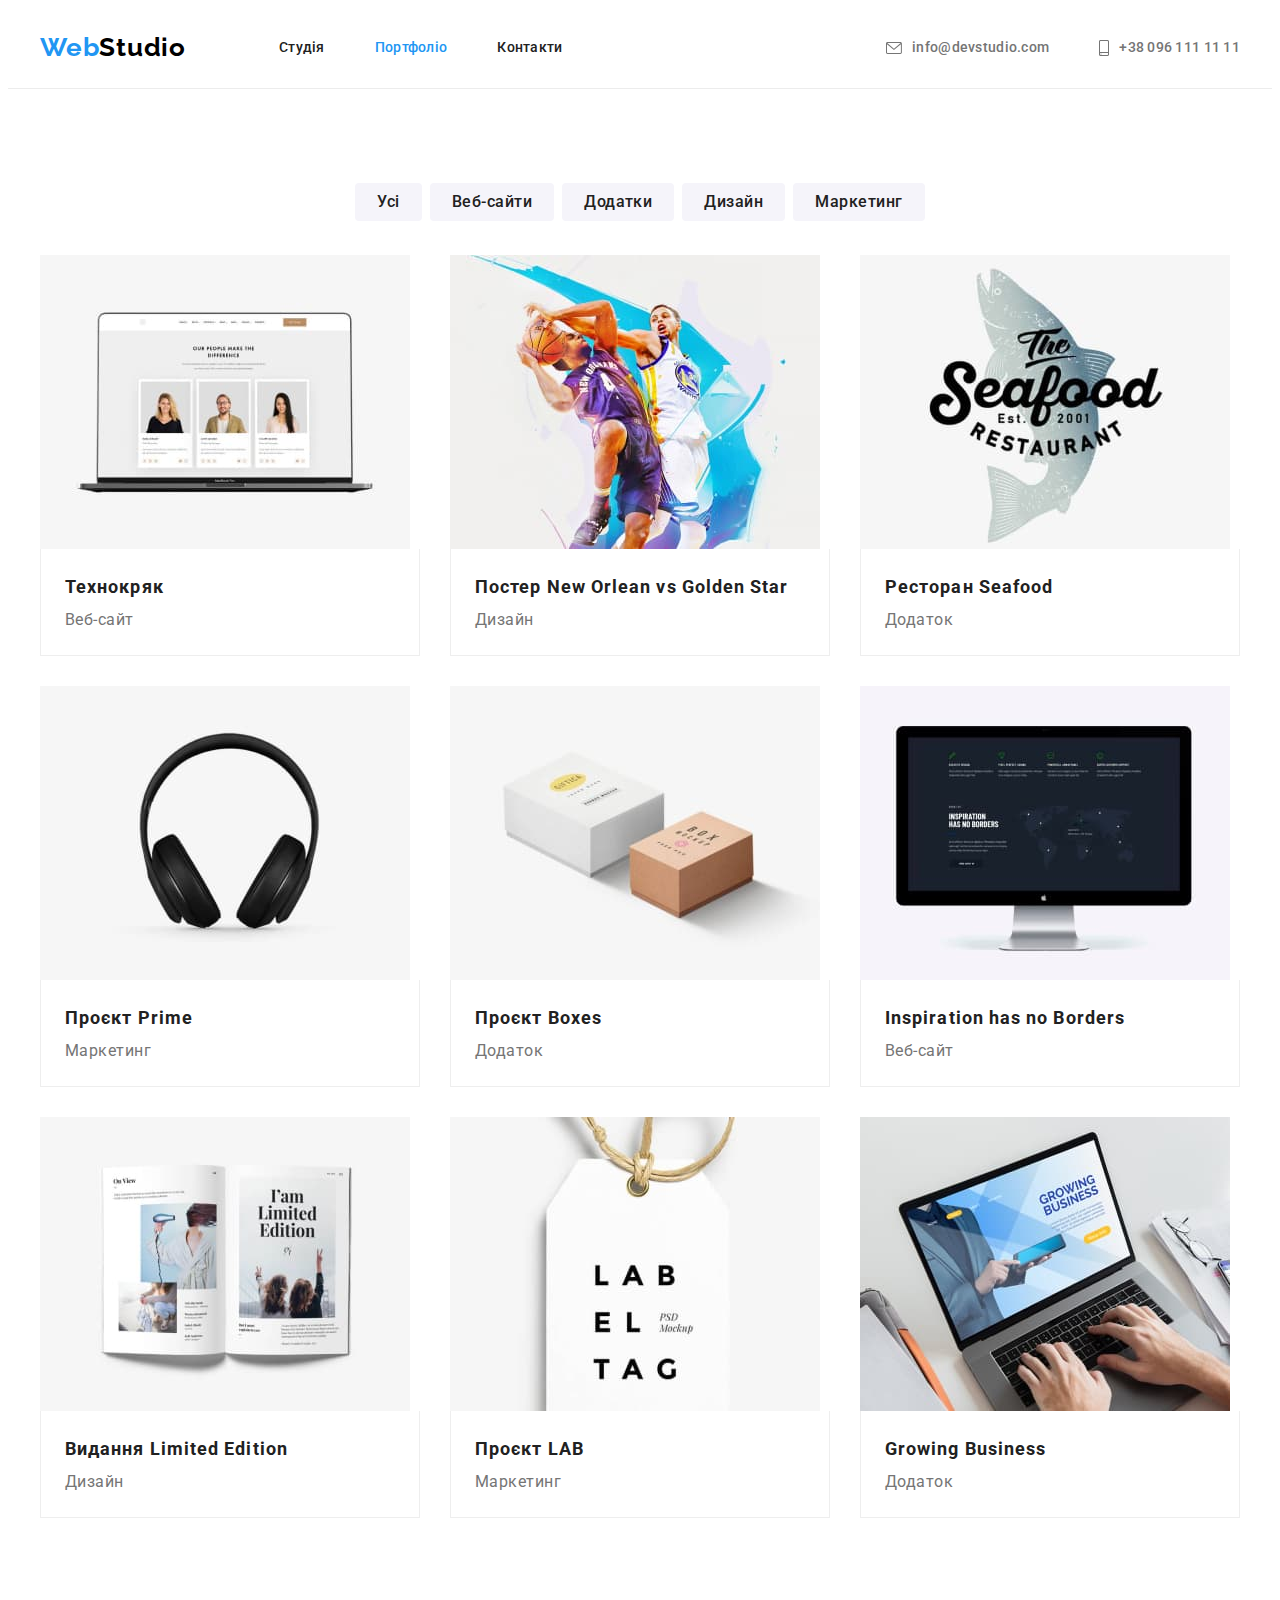
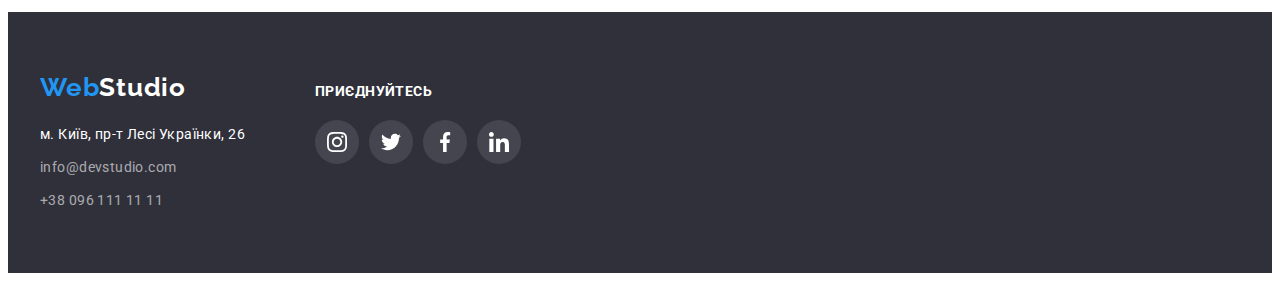
==== portfolio.html @ 49b903f5 "copy files task4" ====
<!DOCTYPE html>
<html lang="uk">

<head>
    <meta charset="UTF-8" />
    <meta http-equiv="X-UA-Compatible" content="IE=edge" />
    <meta name="viewport" content="width=device-width, initial-scale=1.0" />
    <title>Портфоліо</title>
    <link rel="preconnect" href="https://fonts.googleapis.com" />
    <link rel="preconnect" href="https://fonts.gstatic.com" crossorigin />
    <link
        href="https://fonts.googleapis.com/css2?family=Raleway:wght@700&family=Roboto:wght@400;500;700;900&display=swap"
        rel="stylesheet" />
    <link rel="stylesheet" href="https://cdnjs.cloudflare.com/ajax/libs/modern-normalize/1.1.0/modern-normalize.min.css"
        integrity="sha512-wpPYUAdjBVSE4KJnH1VR1HeZfpl1ub8YT/NKx4PuQ5NmX2tKuGu6U/JRp5y+Y8XG2tV+wKQpNHVUX03MfMFn9Q=="
        crossorigin="anonymous" referrerpolicy="no-referrer" />
    <link rel="stylesheet" href="./css/styles.css" />
</head>

<body>
    <!--HEADER-->
    <header class="header">
        <div class="container header-container">
            <nav class="header-nav">
                <a class="header-logo" href="/"><span class="logo-blue">Web</span>Studio</a>
                <ul class="header-list">
                    <li><a class="header-link" href="./index.html">Студія</a></li>
                    <li><a class="header-link current" href="">Портфоліо</a></li>
                    <li><a class="header-link" href="">Контакти</a></li>
                </ul>
            </nav>
            <ul class="header-address-list">
                <li class="header-address-item">
                    <a class="header-mail" href="mailto:info@devstudio.com">
                        <svg class="contact-icon" width="16" height="12">
                            <use href="./images/icons.svg#icon-mail"></use>
                        </svg>info@devstudio.com</a>
                </li>
                <li class="header-address-item">
                    <a class="header-tel" href="tel:+380961111111">
                        <svg class="contact-icon" width="10" height="16">
                            <use href="./images/icons.svg#icon-smartphone"></use>
                        </svg>+38 096 111 11 11</a>
                </li>
            </ul>
        </div>
    </header>

    <main>
        <!--PORTFOLIO-->
        <section class="projects">
            <div class="container projects-container">
                <h1 class="projects-title">Портфоліо</h1>
                <ul class="filter-list">
                    <li class="filter-item">
                        <button class="filter-btn" type="button">Усі</button>
                    </li>
                    <li class="filter-item">
                        <button class="filter-btn" type="button">Веб-сайти</button>
                    </li>
                    <li class="filter-item">
                        <button class="filter-btn" type="button">Додатки</button>
                    </li>
                    <li class="filter-item">
                        <button class="filter-btn" type="button">Дизайн</button>
                    </li>
                    <li class="filter-item">
                        <button class="filter-btn" type="button">Маркетинг</button>
                    </li>
                </ul>
                <ul class="projects-list">
                    <li class="projects-item">
                        <a class="project-link" href="#">
                            <img src="./images/img1.jpg" alt="Відображення відкритої вкладки браузеру з сайтом"
                                width="370" />
                            <div class="projects-wrap">
                                <h3 class="projects-subtitle">Технокряк</h3>
                                <p class="projects-text">Веб-сайт</p>
                            </div>
                        </a>
                    </li>
                    <li class="projects-item">
                        <a class="project-link" href="#">
                            <img src="./images/img2.jpg" alt="Два баскетболіста в стрибку борються за мяч"
                                width="370" />
                            <div class="projects-wrap">
                                <h3 class="projects-subtitle">
                                    Постер New Orlean vs Golden Star
                                </h3>
                                <p class="projects-text">Дизайн</p>
                            </div>
                        </a>
                    </li>
                    <li class="projects-item">
                        <a class="project-link" href="#">
                            <img src="./images/img3.jpg"
                                alt="Логотип ресторану з морською кухнею, на ньому є риба у вертикальному положенні і дизайнерським шрифтом написана назва ресторану"
                                width="370" />
                            <div class="projects-wrap">
                                <h3 class="projects-subtitle">Ресторан Seafood</h3>
                                <p class="projects-text">Додаток</p>
                            </div>
                        </a>
                    </li>
                    <li class="projects-item">
                        <a class="project-link" href="#">
                            <img src="./images/img4.jpg" alt="Великі чорні аудіонавушники" width="370" />
                            <div class="projects-wrap">
                                <h3 class="projects-subtitle">Проєкт Prime</h3>
                                <p class="projects-text">Маркетинг</p>
                            </div>
                        </a>
                    </li>
                    <li class="projects-item">
                        <a class="project-link" href="#">
                            <img src="./images/img5.jpg" alt="2 коробки: одна біла, друга коричнева" width="370" />
                            <div class="projects-wrap">
                                <h3 class="projects-subtitle">Проєкт Boxes</h3>
                                <p class="projects-text">Додаток</p>
                            </div>
                        </a>
                    </li>
                    <li class="projects-item">
                        <a class="project-link" href="#">
                            <img src="./images/img6.jpg" alt="Монітор, на якому відкрито вкладку сайту" width="370" />
                            <div class="projects-wrap">
                                <h3 class="projects-subtitle">Inspiration has no Borders</h3>
                                <p class="projects-text">Веб-сайт</p>
                            </div>
                        </a>
                    </li>
                    <li class="projects-item">
                        <a class="project-link" href="#">
                            <img src="./images/img7.jpg"
                                alt="Розворот журналу: на одній сторінці дівчина з феном, на другій дві дівчини стоять спиною, з довгим волоссям"
                                width="370" />
                            <div class="projects-wrap">
                                <h3 class="projects-subtitle">Видання Limited Edition</h3>
                                <p class="projects-text">Дизайн</p>
                            </div>
                        </a>
                    </li>
                    <li class="projects-item">
                        <a class="project-link" href="#">
                            <img src="./images/img8.jpg" alt="Бірка біла з символікою Label Tag" width="370" />
                            <div class="projects-wrap">
                                <h3 class="projects-subtitle">Проєкт LAB</h3>
                                <p class="projects-text">Маркетинг</p>
                            </div>
                        </a>
                    </li>
                    <li class="projects-item">
                        <a class="project-link" href="#">
                            <img src="./images/img9.jpg"
                                alt="Людина руками набирає текст на клавіатурі ноутбука, на моніторі зображення як встановити додаток"
                                width="370" />
                            <div class="projects-wrap">
                                <h3 class="projects-subtitle">Growing Business</h3>
                                <p class="projects-text">Додаток</p>
                            </div>
                        </a>
                    </li>
                </ul>
            </div>
        </section>
    </main>
    <!--FOOTER-->
    <footer class="footer">
        <div class="container footer-container">
            <div class="footer-contacts">
                <a class="footer-logo" href="/"><span class="logo-blue">Web</span>Studio
                </a>
                <address class="footer-address">
                    <ul class="footer-list">
                        <li class="footer-item">
                            <a class="footer-place" href="https://goo.gl/maps/CNrvogU5NZiAzgcG7" target="_blank"
                                rel="noopener noreferrer">м. Київ, пр-т Лесі Українки, 26</a>
                        </li>
                        <li class="footer-item">
                            <a class="footer-mail" href="mailto:info@devstudio.com">info@devstudio.com</a>
                        </li>
                        <li class="footer-item">
                            <a class="footer-tel" href="tel:+380961111111">+38 096 111 11 11</a>
                        </li>
                    </ul>
                </address>
            </div>
            <div class="footer-soc-links">
                <h3 class="footer-subtitle">Приєднуйтесь</h3>
                <ul class="footer-soc-list">
                    <li class="footer-soc-item">
                        <a class="footer-soc-link" href="#" target="_blank" rel="noopener noreferrer nofollow">
                            <svg class="footer-soc-icon" width="20" height="20">
                                <use href="./images/icons.svg#icon-instagram"></use>
                            </svg>
                        </a>
                    </li>
                    <li class="footer-soc-item">
                        <a class="footer-soc-link" href="#" target="_blank" rel="noopener noreferrer nofollow">
                            <svg class="footer-soc-icon" width="20" height="20">
                                <use href="./images/icons.svg#icon-twitter"></use>
                            </svg>
                        </a>
                    </li>
                    <li class="footer-soc-item">
                        <a class="footer-soc-link" href="#" target="_blank" rel="noopener noreferrer nofollow">
                            <svg class="footer-soc-icon" width="20" height="20">
                                <use href="./images/icons.svg#icon-facebook"></use>
                            </svg>
                        </a>
                    </li>
                    <li class="footer-soc-item">
                        <a class="footer-soc-link" href="#" target="_blank" rel="noopener noreferrer nofollow">
                            <svg class="footer-soc-icon" width="20" height="20">
                                <use href="./images/icons.svg#icon-linkedin"></use>
                            </svg>
                        </a>
                    </li>
                </ul>
            </div>
        </div>
    </footer>
</body>

</html>
---- css/styles.css ----
:root {
  --primary-text-color: #757575;
  --title-text-color: #212121;
  --accent-text-color-first: #2196f3;
  --accent-text-color-second: #ffffff;
  --designe-color: #afb1b8;
  --font-ral: "Raleway", sans-serif;
}

body {
  color: var(--primary-text-color);
  font-family: "Roboto", sans-serif;
  background-color: var(--accent-text-color-second);
}

h1,
h2,
h3,
h4,
h5,
h6,
p {
  margin: 0;
}

img {
  display: block;
}

.container {
  width: 1200px;
  padding: 0 15px;
  margin: 0 auto;
}

/* --------------HEADER-------------------- */

.header {
  border-bottom: 1px solid #ececec;
}

.header-container,
.header-nav,
.header-list,
.header-address-list,
.header-mail,
.header-tel {
  display: flex;
}

.header-container {
  align-items: center;
  justify-content: space-between;
}

.header-list,
.header-address-list,
.features-list,
.photo-list,
.team-list,
.team-soc-list,
.projects-list,
.clients-list,
.footer-list,
.footer-soc-list,
.filter-list {
  list-style: none;
  margin: 0;
  padding: 0;
}

.header-list,
.header-address-list {
  gap: 50px;
}

.header-mail,
.header-tel {
  align-items: center;
}

.header-link {
  display: block;
}

.header-link,
.header-mail,
.header-tel {
  padding-top: 32px;
  padding-bottom: 32px;
}

.header-logo,
.footer-logo {
  font-family: var(--font-ral);
  font-weight: 700;
  font-size: 26px;
  line-height: 1.19;
  letter-spacing: 0.03em;
}

.header-logo {
  padding: 24px 0;
  margin-right: 93px;
  color: #000000;
}

.logo-blue {
  color: var(--accent-text-color-first);
}

.header-link {
  color: var(--title-text-color);
}

.current {
  color: var(--accent-text-color-first);
}

.header-link,
.header-mail,
.header-tel {
  font-weight: 500;
  font-size: 14px;
  line-height: 1.14;
  letter-spacing: 0.02em;
}

.header-link,
.header-logo,
.header-mail,
.header-tel,
.footer-logo,
.footer-place,
.footer-mail,
.footer-tel,
.project-link,
.team-soc-link,
.footer-soc-link {
  text-decoration: none;
}

.contact-icon {
  fill: currentColor;
  margin-right: 10px;
}

.header-link:hover,
.header-link:focus,
.header-mail:hover,
.header-mail:focus,
.header-tel:hover,
.header-tel:focus,
.footer-place:hover,
.footer-place:focus,
.footer-mail:hover,
.footer-mail:focus,
.footer-tel:hover,
.footer-tel:focus {
  color: var(--accent-text-color-first);
}

.header-mail,
.header-tel {
  color: var(--primary-text-color);
}

/* --------------HERO-------------------- */

.hero {
  max-width: 1600px;
  height: 600px;
  padding: 200px 0;
  margin: 0 auto;
  background-color: #2f303a;
  justify-content: center;

  background-image: linear-gradient(
      rgba(47, 48, 58, 0.4),
      rgba(47, 48, 58, 0.4)
    ),
    url(../images/hero-bg.jpg);
  background-repeat: no-repeat;
  background-position: center;
}

.hero-title {
  margin: 0 auto;
  margin-bottom: 30px;
  width: 696px;

  font-weight: 900;
  font-size: 44px;
  line-height: 1.36;
  text-align: center;
  letter-spacing: 0.06em;
  text-transform: uppercase;
  color: var(--accent-text-color-second);
}

.hero-btn {
  display: flex;
  justify-content: center;
  margin: 0 auto;
  padding: 10px 32px;

  font-family: inherit;
  font-weight: 700;
  font-size: 16px;
  line-height: 1.88;
  letter-spacing: 0.06em;
  color: var(--accent-text-color-second);
  background: var(--accent-text-color-first);
  box-shadow: 0px 4px 4px rgba(0, 0, 0, 0.15);
  border-radius: 4px;
  border: none;
  cursor: pointer;
}

.hero-btn:hover,
.hero-btn:focus {
  background-color: #188ce8;
}

/* --------------FEATURES-------------------- */

.features,
.team,
.projects,
.clients {
  padding: 94px 0;
}

.features-list,
.photo-list,
.projects-list,
.team-list {
  display: flex;
  flex-wrap: wrap;
  gap: 30px;
  margin: 0 auto;
}

.features-item,
.team-item {
  flex-basis: calc((100% - 90px) / 4);
}

.features-wrap {
  background-color: #f5f4fa;
  margin-bottom: 30px;
  padding: 25px 100px;
  border-radius: 4px;
}

.features-icon {
  width: 70px;
  height: 70px;
}

.feature-title,
.projects-title {
  position: absolute;
  white-space: nowrap;
  width: 1px;
  height: 1px;
  overflow: hidden;
  border: 0;
  padding: 0;
  clip: rect(0 0 0 0);
  clip-path: inset(50%);
  margin: -1px;
}

.features-subtitle {
  margin-bottom: 10px;

  font-size: 14px;
  line-height: 1.14;
  letter-spacing: 0.03em;
  text-transform: uppercase;
  color: var(--title-text-color);
}

.features-text {
  font-size: 14px;
  line-height: 1.71;
  letter-spacing: 0.03em;
}

/* --------------GALLERY-------------------- */

.photo {
  padding-bottom: 94px;
}

.photo-title,
.team-title,
.clients-title {
  margin-bottom: 50px;
  font-size: 36px;
  line-height: 1.16;
  text-align: center;
  letter-spacing: 0.03em;
  color: var(--title-text-color);
}

.photo-item {
  flex-basis: calc((100% - 60px) / 3);
}

/* --------------TEAM-------------------- */

.team {
  background: #f5f4fa;
}

.team-item {
  flex-basis: calc((100% - 90px) / 4);
}

.team-subtitle,
.team-text {
  margin-bottom: 16px;
  line-height: 1.18;
  letter-spacing: 0.03em;
  text-align: center;
}

.team-subtitle {
  margin-bottom: 10px;
}

.team-wrap {
  padding-top: 30px;
  padding-bottom: 30px;
  background-color: var(--accent-text-color-second);
  box-shadow: 0px 1px 3px rgba(0, 0, 0, 0.12), 0px 1px 1px rgba(0, 0, 0, 0.14),
    0px 2px 1px rgba(0, 0, 0, 0.2);
  border-radius: 0px 0px 4px 4px;
}

.team-subtitle {
  font-weight: 500;
  font-size: 16px;
  color: var(--title-text-color);
}

.team-soc-list {
  display: flex;
  justify-content: center;
  gap: 10px;
}

.team-soc-item {
  width: 44px;
  height: 44px;
}

.team-soc-link {
  display: flex;
  align-items: center;
  justify-content: center;
  width: 100%;
  height: 100%;
  background-color: var(--accent-text-color-second);
  border-radius: 50%;
  color: var(--designe-color);
}

.team-soc-icon {
  fill: currentColor;
}

.team-soc-link:hover,
.team-soc-link:focus {
  background-color: var(--accent-text-color-first);
  color: var(--accent-text-color-second);
}

/* --------------CLIENTS-------------------- */

.clients-list {
  display: flex;
  gap: 30px;
}

.clients-item {
  flex-basis: calc((100% - 150px) / 6);
}

.clients-link {
  display: flex;
  border: 1px solid var(--designe-color);
  border-radius: 4px;
  padding: 16px 32px;
  color: var(--designe-color);
}

.clients-icon {
  fill: currentColor;
}

.clients-link:hover,
.clients-link:focus {
  color: var(--accent-text-color-first);
  border: 1px solid var(--accent-text-color-first);
}

/* --------------FOOTER-------------------- */

.footer {
  padding: 60px 0;
  background: #2f303a;
}

.footer-container {
  display: flex;
  align-items: baseline;
}

.footer-contacts {
  margin-right: 70px;
}

.footer-list {
  display: block;
}

.footer-item:not(:last-child) {
  margin-bottom: 9px;
}

.footer-logo {
  display: flex;
  margin-bottom: 20px;

  color: var(--accent-text-color-second);
}

.footer-address {
  font-style: normal;
  font-weight: 400;
  font-size: 14px;
  line-height: 1.71;
  letter-spacing: 0.03em;
}

.footer-place {
  display: inline-block;
  color: var(--accent-text-color-second);
}

.footer-mail {
  display: inline-block;
}

.footer-mail,
.footer-tel {
  color: rgba(255, 255, 255, 0.6);
}

.footer-subtitle {
  margin-bottom: 20px;
  font-size: 14px;
  line-height: 1.14;
  letter-spacing: 0.03em;
  text-transform: uppercase;
  color: var(--accent-text-color-second);
}

.footer-soc-list {
  display: flex;
  gap: 10px;
}

.footer-soc-item {
  width: 44px;
  height: 44px;
}

.footer-soc-link {
  display: flex;
  width: 100%;
  height: 100%;
  background-color: rgba(255, 255, 255, 0.1);
  border-radius: 50%;
  justify-content: center;
  align-items: center;
  color: var(--accent-text-color-second);
}

.footer-soc-icon {
  fill: currentColor;
}

.footer-soc-link:hover,
.footer-soc-link:focus {
  background-color: var(--accent-text-color-first);
}

/* --------------PORTFOLIO-------------------- */

.filter-list {
  display: flex;
  margin-bottom: 34px;
  justify-content: center;
  gap: 8px;
}

.filter-btn {
  margin: 0 auto;
  padding: 6px 22px;

  font-family: inherit;
  font-weight: 500;
  font-size: 16px;
  line-height: 1.62;
  letter-spacing: 0.03em;
  text-align: center;
  color: var(--title-text-color);

  background: #f5f4fa;
  border-radius: 4px;
  border: none;
  cursor: pointer;
}

.filter-btn:hover,
.filter-btn:focus {
  color: var(--accent-text-color-second);
  background-color: var(--accent-text-color-first);
  box-shadow: 0px 3px 1px rgba(0, 0, 0, 0.1), 0px 1px 2px rgba(0, 0, 0, 0.08),
    0px 2px 2px rgba(0, 0, 0, 0.12);
}

/* --------------PROJECTS-------------------- */

.projects-item {
  width: calc((100% - 60px) / 3);
}

.projects-wrap {
  padding: 20px 24px;
  background-color: var(--accent-text-color-second);
  border-right: 1px solid #eeeeee;
  border-bottom: 1px solid #eeeeee;
  border-left: 1px solid #eeeeee;
}

.projects-item:hover,
.projects-item:focus {
  box-shadow: 0px 4px 4px rgba(0, 0, 0, 0.25);
}

.projects-subtitle {
  font-size: 18px;
  line-height: 2;
  letter-spacing: 0.06em;
  color: var(--title-text-color);
}

.projects-text {
  line-height: 1.88;
  letter-spacing: 0.03em;
  color: var(--primary-text-color);
}
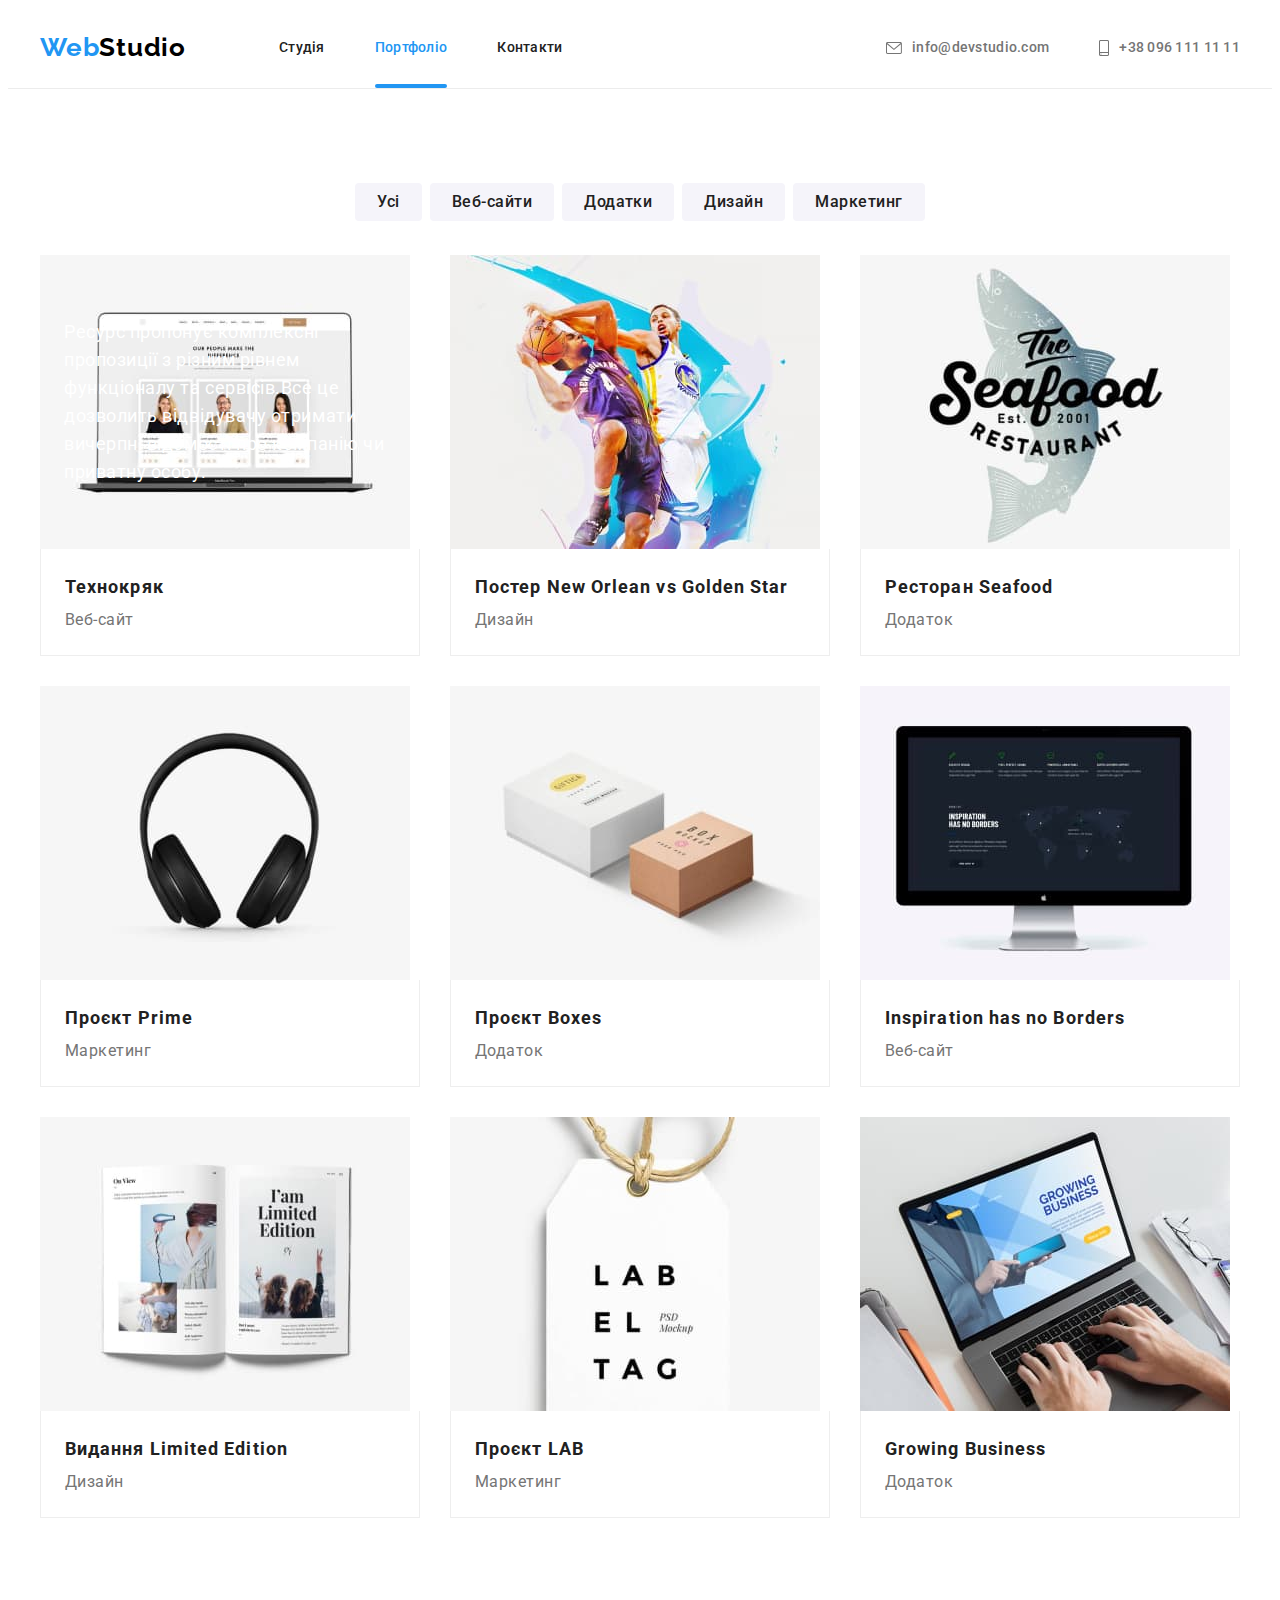
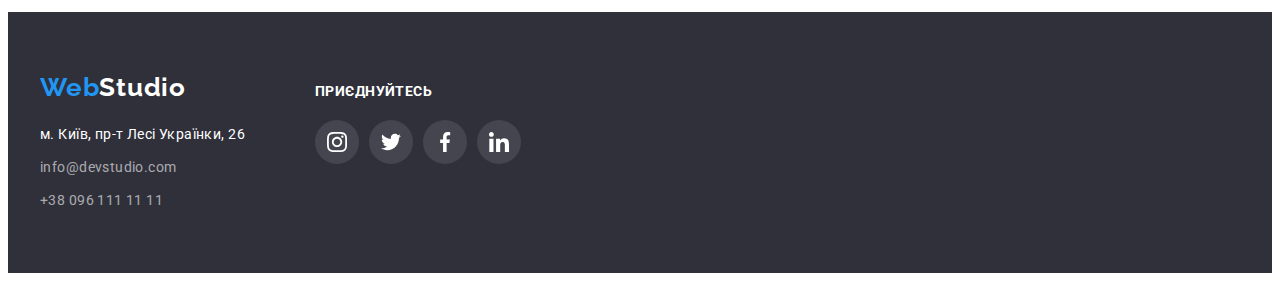
==== commit 1edd3d36: "add styles c3 c4 c5" ====
--- a/portfolio.html
+++ b/portfolio.html
@@ -73,6 +73,12 @@
                         <a class="project-link" href="#">
                             <img src="./images/img1.jpg" alt="Відображення відкритої вкладки браузеру з сайтом"
                                 width="370" />
+                            <p class="projects-discript">
+                                Ресурс пропонує комплексні пропозиції з різним рівнем
+                                функціоналу та сервісів.Все це дозволить відвідувачу отримати
+                                вичерпні відомості про компанію чи приватну особу.
+                            </p>
+
                             <div class="projects-wrap">
                                 <h3 class="projects-subtitle">Технокряк</h3>
                                 <p class="projects-text">Веб-сайт</p>
--- a/css/styles.css
+++ b/css/styles.css
@@ -5,6 +5,8 @@
   --accent-text-color-second: #ffffff;
   --designe-color: #afb1b8;
   --font-ral: "Raleway", sans-serif;
+  --time: 250ms;
+  --cubic: cubic-bezier(0.4, 0, 0.2, 1);
 }
 
 body {
@@ -110,11 +112,23 @@
 }
 
 .header-link {
+  position: relative;
   color: var(--title-text-color);
 }
 
 .current {
   color: var(--accent-text-color-first);
+}
+
+.current::after {
+  position: absolute;
+  bottom: 0;
+  content: "";
+  display: block;
+  width: 100%;
+  height: 4px;
+  background-color: var(--accent-text-color-first);
+  border-radius: 2px;
 }
 
 .header-link,
@@ -136,7 +150,8 @@
 .footer-tel,
 .project-link,
 .team-soc-link,
-.footer-soc-link {
+.footer-soc-link,
+.projects-discript {
   text-decoration: none;
 }
 
@@ -272,13 +287,16 @@
   margin: -1px;
 }
 
+.features-subtitle,
+.photo-subtitle {
+  font-size: 14px;
+  line-height: 1.14;
+  letter-spacing: 0.03em;
+  text-transform: uppercase;
+}
+
 .features-subtitle {
   margin-bottom: 10px;
-
-  font-size: 14px;
-  line-height: 1.14;
-  letter-spacing: 0.03em;
-  text-transform: uppercase;
   color: var(--title-text-color);
 }
 
@@ -307,8 +325,19 @@
 
 .photo-item {
   flex-basis: calc((100% - 60px) / 3);
-}
-
+  position: relative;
+}
+
+.photo-subtitle {
+  position: absolute;
+  bottom: 0;
+  width: 370px;
+  padding: 27px 0;
+  margin: 0 auto;
+  text-align: center;
+  background-color: rgba(47, 48, 58, 0.8);
+  color: var(--accent-text-color-second);
+}
 /* --------------TEAM-------------------- */
 
 .team {
@@ -537,7 +566,17 @@
 /* --------------PROJECTS-------------------- */
 
 .projects-item {
+  position: relative;
   width: calc((100% - 60px) / 3);
+}
+
+.projects-item::before {
+  position: absolute;
+  content: "";
+  width: 370px;
+  height: 294px;
+  background-color: rgba(33, 150, 243, 0.9);
+  opacity: 0;
 }
 
 .projects-wrap {
@@ -551,6 +590,22 @@
 .projects-item:hover,
 .projects-item:focus {
   box-shadow: 0px 4px 4px rgba(0, 0, 0, 0.25);
+  /* opacity: 1; */
+}
+
+.projects-item:hover::before,
+.projects-item:focus::before {
+  opacity: 1;
+}
+
+.projects-discript {
+position: absolute;
+top:0;
+padding: 63px 24px;
+font-size: 18px;
+  line-height: 1.56;
+    letter-spacing: 0.03em;
+  color: var(--accent-text-color-second);
 }
 
 .projects-subtitle {
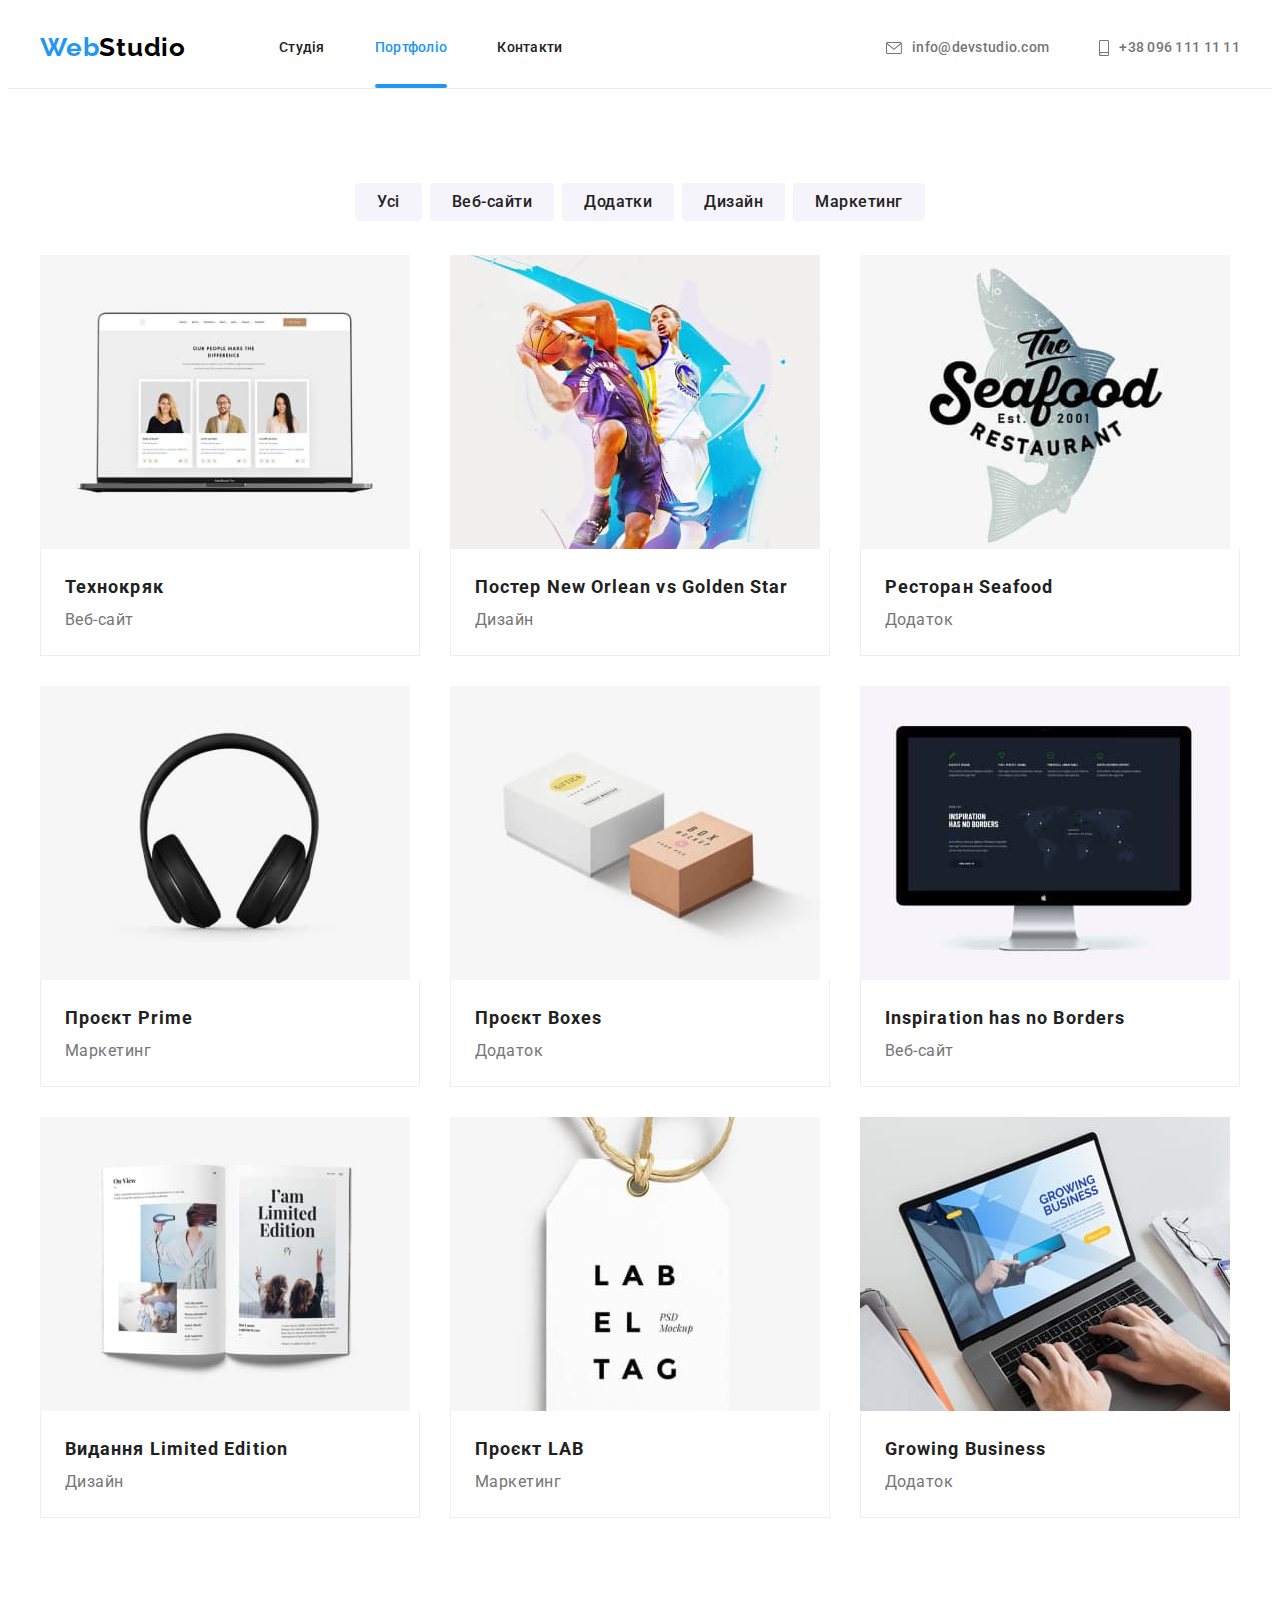
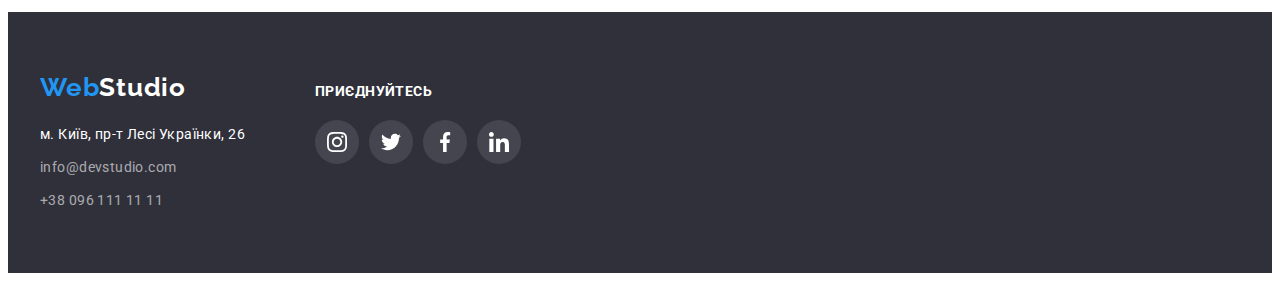
==== commit 37b891de: "add styles" ====
--- a/portfolio.html
+++ b/portfolio.html
@@ -73,12 +73,13 @@
                         <a class="project-link" href="#">
                             <img src="./images/img1.jpg" alt="Відображення відкритої вкладки браузеру з сайтом"
                                 width="370" />
-                            <p class="projects-discript">
-                                Ресурс пропонує комплексні пропозиції з різним рівнем
-                                функціоналу та сервісів.Все це дозволить відвідувачу отримати
-                                вичерпні відомості про компанію чи приватну особу.
-                            </p>
-
+                            <div class="projects-overlay">
+                                <p class="projects-discript">
+                                    Ресурс пропонує комплексні пропозиції з різним рівнем
+                                    функціоналу та сервісів.Все це дозволить відвідувачу отримати
+                                    вичерпні відомості про компанію чи приватну особу.
+                                </p>
+                            </div>
                             <div class="projects-wrap">
                                 <h3 class="projects-subtitle">Технокряк</h3>
                                 <p class="projects-text">Веб-сайт</p>
--- a/css/styles.css
+++ b/css/styles.css
@@ -567,16 +567,45 @@
 
 .projects-item {
   position: relative;
+  /* overflow: hidden; */
   width: calc((100% - 60px) / 3);
 }
 
-.projects-item::before {
+/* .project-link {
+overflow: hidden;
+} */
+
+.projects-overlay {
   position: absolute;
-  content: "";
   width: 370px;
   height: 294px;
   background-color: rgba(33, 150, 243, 0.9);
+  transform: translateY(-100%);
+  transition: transform var(--time) var(--cubic);
   opacity: 0;
+}
+
+.projects-discript {
+  position: absolute;
+  top: 0;
+  padding: 63px 24px;
+  font-size: 18px;
+  line-height: 1.56;
+  letter-spacing: 0.03em;
+  color: var(--accent-text-color-second);
+  /* opacity: 0; */
+  /* transition: opacity var(--time) var(--cubic); */
+}
+
+.projects-overlay:hover,
+.projects-overlay:focus {
+  opacity: 1;
+}
+
+.projects-item:hover,
+.projects-item:focus {
+  box-shadow: 0px 4px 4px rgba(0, 0, 0, 0.25);
+  /* opacity: 1; */
 }
 
 .projects-wrap {
@@ -587,27 +616,6 @@
   border-left: 1px solid #eeeeee;
 }
 
-.projects-item:hover,
-.projects-item:focus {
-  box-shadow: 0px 4px 4px rgba(0, 0, 0, 0.25);
-  /* opacity: 1; */
-}
-
-.projects-item:hover::before,
-.projects-item:focus::before {
-  opacity: 1;
-}
-
-.projects-discript {
-position: absolute;
-top:0;
-padding: 63px 24px;
-font-size: 18px;
-  line-height: 1.56;
-    letter-spacing: 0.03em;
-  color: var(--accent-text-color-second);
-}
-
 .projects-subtitle {
   font-size: 18px;
   line-height: 2;
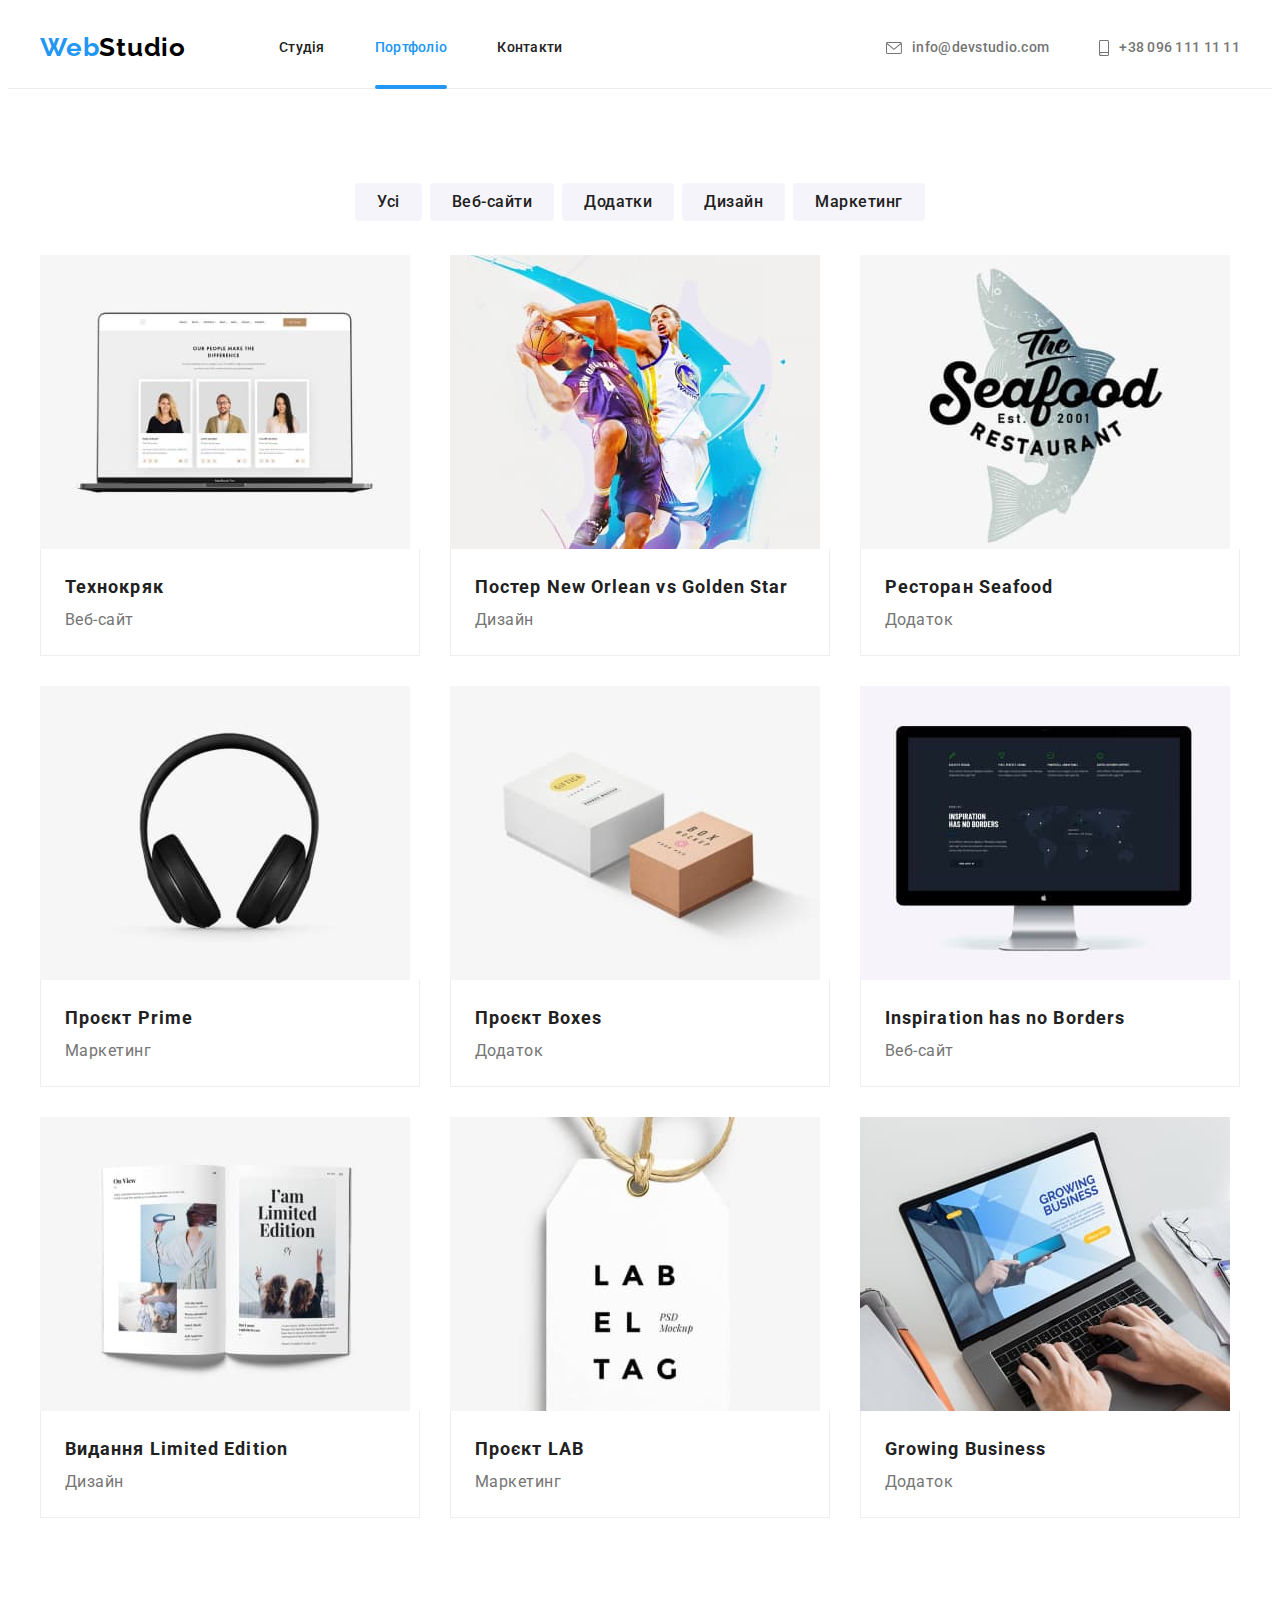
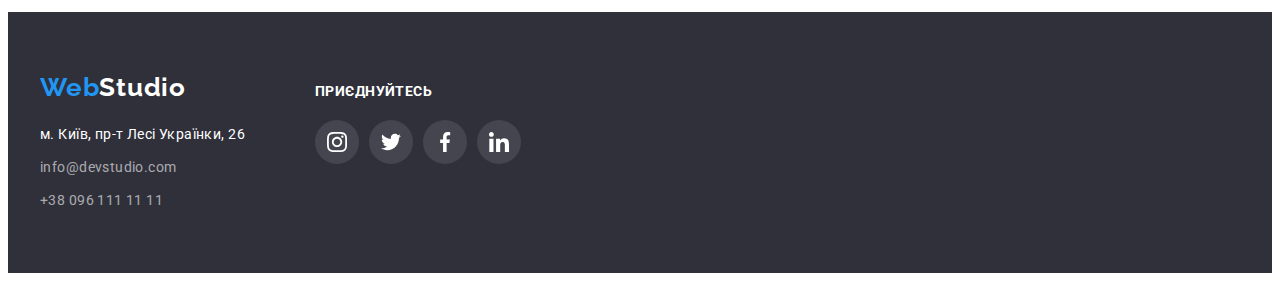
==== commit f14f7741: "fix after teacher" ====
--- a/portfolio.html
+++ b/portfolio.html
@@ -71,13 +71,13 @@
                 <ul class="projects-list">
                     <li class="projects-item">
                         <a class="project-link" href="#">
-                            <img src="./images/img1.jpg" alt="Відображення відкритої вкладки браузеру з сайтом"
-                                width="370" />
-                            <div class="projects-overlay">
-                                <p class="projects-discript">
-                                    Ресурс пропонує комплексні пропозиції з різним рівнем
-                                    функціоналу та сервісів.Все це дозволить відвідувачу отримати
-                                    вичерпні відомості про компанію чи приватну особу.
+                            <div class="projects-overlay">
+                                <img src="./images/img1.jpg" alt="Відображення відкритої вкладки браузеру з сайтом"
+                                    width="370" />
+                                <p class="projects-discript">
+                                    Ресурс пропонує комплексні пропозиції з різним рівнем
+                                    функціоналу та сервісів.Все це дозволить відвідувачу
+                                    отримати вичерпні відомості про компанію чи приватну особу.
                                 </p>
                             </div>
                             <div class="projects-wrap">
@@ -88,8 +88,15 @@
                     </li>
                     <li class="projects-item">
                         <a class="project-link" href="#">
-                            <img src="./images/img2.jpg" alt="Два баскетболіста в стрибку борються за мяч"
-                                width="370" />
+                            <div class="projects-overlay">
+                                <img src="./images/img2.jpg" alt="Два баскетболіста в стрибку борються за мяч"
+                                    width="370" />
+                                <p class="projects-discript">
+                                    Ресурс пропонує комплексні пропозиції з різним рівнем
+                                    функціоналу та сервісів.Все це дозволить відвідувачу
+                                    отримати вичерпні відомості про компанію чи приватну особу.
+                                </p>
+                            </div>
                             <div class="projects-wrap">
                                 <h3 class="projects-subtitle">
                                     Постер New Orlean vs Golden Star
@@ -100,9 +107,16 @@
                     </li>
                     <li class="projects-item">
                         <a class="project-link" href="#">
-                            <img src="./images/img3.jpg"
-                                alt="Логотип ресторану з морською кухнею, на ньому є риба у вертикальному положенні і дизайнерським шрифтом написана назва ресторану"
-                                width="370" />
+                            <div class="projects-overlay">
+                                <img src="./images/img3.jpg"
+                                    alt="Логотип ресторану з морською кухнею, на ньому є риба у вертикальному положенні і дизайнерським шрифтом написана назва ресторану"
+                                    width="370" />
+                                <p class="projects-discript">
+                                    Ресурс пропонує комплексні пропозиції з різним рівнем
+                                    функціоналу та сервісів.Все це дозволить відвідувачу
+                                    отримати вичерпні відомості про компанію чи приватну особу.
+                                </p>
+                            </div>
                             <div class="projects-wrap">
                                 <h3 class="projects-subtitle">Ресторан Seafood</h3>
                                 <p class="projects-text">Додаток</p>
@@ -111,7 +125,14 @@
                     </li>
                     <li class="projects-item">
                         <a class="project-link" href="#">
-                            <img src="./images/img4.jpg" alt="Великі чорні аудіонавушники" width="370" />
+                            <div class="projects-overlay">
+                                <img src="./images/img4.jpg" alt="Великі чорні аудіонавушники" width="370" />
+                                <p class="projects-discript">
+                                    Ресурс пропонує комплексні пропозиції з різним рівнем
+                                    функціоналу та сервісів.Все це дозволить відвідувачу
+                                    отримати вичерпні відомості про компанію чи приватну особу.
+                                </p>
+                            </div>
                             <div class="projects-wrap">
                                 <h3 class="projects-subtitle">Проєкт Prime</h3>
                                 <p class="projects-text">Маркетинг</p>
@@ -120,7 +141,14 @@
                     </li>
                     <li class="projects-item">
                         <a class="project-link" href="#">
-                            <img src="./images/img5.jpg" alt="2 коробки: одна біла, друга коричнева" width="370" />
+                            <div class="projects-overlay">
+                                <img src="./images/img5.jpg" alt="2 коробки: одна біла, друга коричнева" width="370" />
+                                <p class="projects-discript">
+                                    Ресурс пропонує комплексні пропозиції з різним рівнем
+                                    функціоналу та сервісів.Все це дозволить відвідувачу
+                                    отримати вичерпні відомості про компанію чи приватну особу.
+                                </p>
+                            </div>
                             <div class="projects-wrap">
                                 <h3 class="projects-subtitle">Проєкт Boxes</h3>
                                 <p class="projects-text">Додаток</p>
@@ -129,7 +157,15 @@
                     </li>
                     <li class="projects-item">
                         <a class="project-link" href="#">
-                            <img src="./images/img6.jpg" alt="Монітор, на якому відкрито вкладку сайту" width="370" />
+                            <div class="projects-overlay">
+                                <img src="./images/img6.jpg" alt="Монітор, на якому відкрито вкладку сайту"
+                                    width="370" />
+                                <p class="projects-discript">
+                                    Ресурс пропонує комплексні пропозиції з різним рівнем
+                                    функціоналу та сервісів.Все це дозволить відвідувачу
+                                    отримати вичерпні відомості про компанію чи приватну особу.
+                                </p>
+                            </div>
                             <div class="projects-wrap">
                                 <h3 class="projects-subtitle">Inspiration has no Borders</h3>
                                 <p class="projects-text">Веб-сайт</p>
@@ -138,9 +174,16 @@
                     </li>
                     <li class="projects-item">
                         <a class="project-link" href="#">
-                            <img src="./images/img7.jpg"
-                                alt="Розворот журналу: на одній сторінці дівчина з феном, на другій дві дівчини стоять спиною, з довгим волоссям"
-                                width="370" />
+                            <div class="projects-overlay">
+                                <img src="./images/img7.jpg"
+                                    alt="Розворот журналу: на одній сторінці дівчина з феном, на другій дві дівчини стоять спиною, з довгим волоссям"
+                                    width="370" />
+                                <p class="projects-discript">
+                                    Ресурс пропонує комплексні пропозиції з різним рівнем
+                                    функціоналу та сервісів.Все це дозволить відвідувачу
+                                    отримати вичерпні відомості про компанію чи приватну особу.
+                                </p>
+                            </div>
                             <div class="projects-wrap">
                                 <h3 class="projects-subtitle">Видання Limited Edition</h3>
                                 <p class="projects-text">Дизайн</p>
@@ -149,7 +192,14 @@
                     </li>
                     <li class="projects-item">
                         <a class="project-link" href="#">
-                            <img src="./images/img8.jpg" alt="Бірка біла з символікою Label Tag" width="370" />
+                            <div class="projects-overlay">
+                                <img src="./images/img8.jpg" alt="Бірка біла з символікою Label Tag" width="370" />
+                                <p class="projects-discript">
+                                    Ресурс пропонує комплексні пропозиції з різним рівнем
+                                    функціоналу та сервісів.Все це дозволить відвідувачу
+                                    отримати вичерпні відомості про компанію чи приватну особу.
+                                </p>
+                            </div>
                             <div class="projects-wrap">
                                 <h3 class="projects-subtitle">Проєкт LAB</h3>
                                 <p class="projects-text">Маркетинг</p>
@@ -158,9 +208,16 @@
                     </li>
                     <li class="projects-item">
                         <a class="project-link" href="#">
-                            <img src="./images/img9.jpg"
-                                alt="Людина руками набирає текст на клавіатурі ноутбука, на моніторі зображення як встановити додаток"
-                                width="370" />
+                            <div class="projects-overlay">
+                                <img src="./images/img9.jpg"
+                                    alt="Людина руками набирає текст на клавіатурі ноутбука, на моніторі зображення як встановити додаток"
+                                    width="370" />
+                                <p class="projects-discript">
+                                    Ресурс пропонує комплексні пропозиції з різним рівнем
+                                    функціоналу та сервісів.Все це дозволить відвідувачу
+                                    отримати вичерпні відомості про компанію чи приватну особу.
+                                </p>
+                            </div>
                             <div class="projects-wrap">
                                 <h3 class="projects-subtitle">Growing Business</h3>
                                 <p class="projects-text">Додаток</p>
--- a/css/styles.css
+++ b/css/styles.css
@@ -122,7 +122,7 @@
 
 .current::after {
   position: absolute;
-  bottom: 0;
+  bottom: -1px;
   content: "";
   display: block;
   width: 100%;
@@ -138,6 +138,7 @@
   font-size: 14px;
   line-height: 1.14;
   letter-spacing: 0.02em;
+  transition: color var(--time) var(--cubic);
 }
 
 .header-link,
@@ -230,6 +231,7 @@
   border-radius: 4px;
   border: none;
   cursor: pointer;
+  transition: background-color var(--time) var(--cubic);
 }
 
 .hero-btn:hover,
@@ -328,7 +330,7 @@
   position: relative;
 }
 
-.photo-subtitle {
+.photo-wrap {
   position: absolute;
   bottom: 0;
   width: 370px;
@@ -336,8 +338,12 @@
   margin: 0 auto;
   text-align: center;
   background-color: rgba(47, 48, 58, 0.8);
-  color: var(--accent-text-color-second);
-}
+}
+
+.photo-subtitle {
+  color: var(--accent-text-color-second);
+}
+
 /* --------------TEAM-------------------- */
 
 .team {
@@ -395,6 +401,8 @@
   background-color: var(--accent-text-color-second);
   border-radius: 50%;
   color: var(--designe-color);
+  transition: color var(--time) var(--cubic),
+    background-color var(--time) var(--cubic);
 }
 
 .team-soc-icon {
@@ -424,6 +432,7 @@
   border-radius: 4px;
   padding: 16px 32px;
   color: var(--designe-color);
+  transition: color var(--time) var(--cubic), border var(--time) var(--cubic);
 }
 
 .clients-icon {
@@ -478,6 +487,7 @@
 .footer-place {
   display: inline-block;
   color: var(--accent-text-color-second);
+  transition: color var(--time) var(--cubic);
 }
 
 .footer-mail {
@@ -487,6 +497,7 @@
 .footer-mail,
 .footer-tel {
   color: rgba(255, 255, 255, 0.6);
+  transition: color var(--time) var(--cubic);
 }
 
 .footer-subtitle {
@@ -517,6 +528,7 @@
   justify-content: center;
   align-items: center;
   color: var(--accent-text-color-second);
+  transition: background-color var(--time) var(--cubic);
 }
 
 .footer-soc-icon {
@@ -553,6 +565,9 @@
   border-radius: 4px;
   border: none;
   cursor: pointer;
+  transition: color var(--time) var(--cubic),
+    background-color var(--time) var(--cubic),
+    box-shadow var(--time) var(--cubic);
 }
 
 .filter-btn:hover,
@@ -566,46 +581,44 @@
 /* --------------PROJECTS-------------------- */
 
 .projects-item {
+  width: calc((100% - 60px) / 3);
+  transition: box-shadow var(--time) var(--cubic);
+}
+
+.projects-overlay {
   position: relative;
-  /* overflow: hidden; */
-  width: calc((100% - 60px) / 3);
-}
-
-/* .project-link {
-overflow: hidden;
-} */
-
-.projects-overlay {
-  position: absolute;
-  width: 370px;
-  height: 294px;
-  background-color: rgba(33, 150, 243, 0.9);
-  transform: translateY(-100%);
-  transition: transform var(--time) var(--cubic);
-  opacity: 0;
+  overflow: hidden;
 }
 
 .projects-discript {
   position: absolute;
   top: 0;
+  left: 0;
   padding: 63px 24px;
+  width: 100%;
+  height: 100%;
+
   font-size: 18px;
   line-height: 1.56;
   letter-spacing: 0.03em;
-  color: var(--accent-text-color-second);
-  /* opacity: 0; */
-  /* transition: opacity var(--time) var(--cubic); */
-}
-
-.projects-overlay:hover,
-.projects-overlay:focus {
+  background-color: rgba(33, 150, 243, 0.9);
+  color: var(--accent-text-color-second);
+
+  transform: translateY(100%);
+  opacity: 0;
+  transition: transform var(--time) var(--cubic),
+    opacity var(--time) var(--cubic);
+}
+
+.project-link:hover .projects-discript,
+.project-link:focus .projects-discript {
+  transform: translateY(0%);
   opacity: 1;
 }
 
 .projects-item:hover,
 .projects-item:focus {
   box-shadow: 0px 4px 4px rgba(0, 0, 0, 0.25);
-  /* opacity: 1; */
 }
 
 .projects-wrap {
@@ -628,3 +641,54 @@
   letter-spacing: 0.03em;
   color: var(--primary-text-color);
 }
+
+/* --------------MODAL-------------------- */
+
+.backdrop {
+  position: fixed;
+  top: 0;
+  width: 100%;
+  height: 100%;
+  background-color: rgba(0, 0, 0, 0.2);
+  transition: opacity var(--time) var(--cubic),
+    visibility var(--time) var(--cubic);
+}
+
+.modal {
+  width: 528px;
+  min-height: 581px;
+  background-color: var(--accent-text-color-second);
+  box-shadow: 0px 1px 3px rgba(0, 0, 0, 0.12), 0px 1px 1px rgba(0, 0, 0, 0.14),
+    0px 2px 1px rgba(0, 0, 0, 0.2);
+  border-radius: 4px;
+  position: absolute;
+  top: 50%;
+  left: 50%;
+  transform: translate(-50%, -50%) scaleY(1);
+  transition: transform var(--time) var(--cubic);
+}
+
+.backdrop.is-hidden .modal {
+  transform: translate(-50%, -50%) scaleY(1.5);
+}
+
+.modal-close {
+  position: absolute;
+  right: 8px;
+  top: 8px;
+  width: 30px;
+  height: 30px;
+  border: 1px solid rgba(0, 0, 0, 0.1);
+  border-radius: 50%;
+  cursor: pointer;
+  display: flex;
+  align-items: center;
+  justify-content: center;
+  background-color: transparent;
+}
+
+.is-hidden {
+  opacity: 0;
+  visibility: hidden;
+  pointer-events: none;
+}
